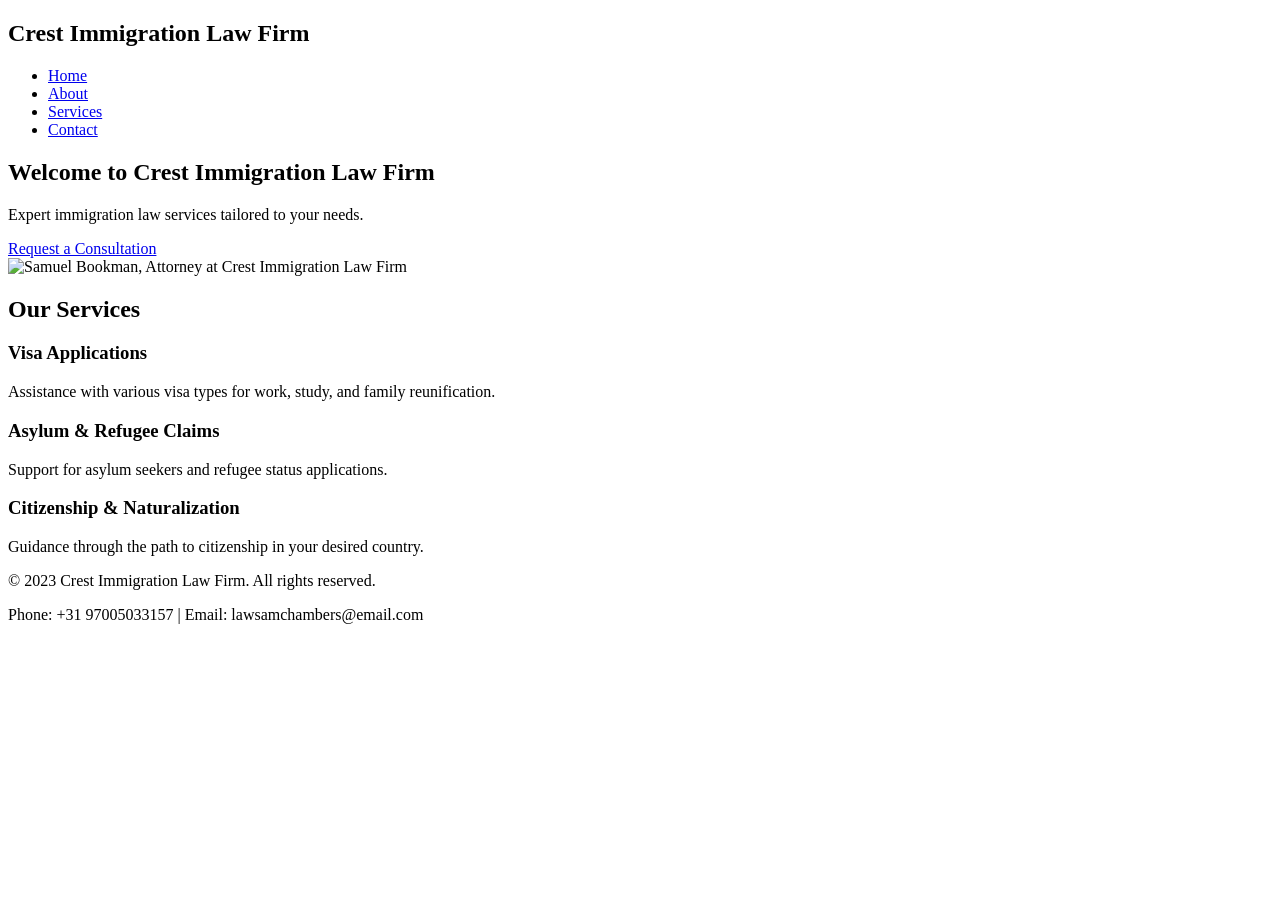
==== index.html @ 29f5964e "Create index.html for Crest Immigration Law Firm Home Page" ====
<!DOCTYPE html>
<html lang="en">
<head>
    <meta charset="UTF-8">
    <meta name="viewport" content="width=device-width, initial-scale=1.0">
    <title>Crest Immigration Law Firm - Home</title>
    <link rel="stylesheet" href="assets/css/style.css">
    <link href="https://fonts.googleapis.com/css2?family=Roboto:wght@300;400;700&display=swap" rel="stylesheet">
</head>
<body>
    <header>
        <nav>
            <div class="logo">
                <h1>Crest Immigration Law Firm</h1>
            </div>
            <ul class="nav-links">
                <li><a href="index.html">Home</a></li>
                <li><a href="about.html">About</a></li>
                <li><a href="services.html">Services</a></li>
                <li><a href="contact.html">Contact</a></li>
            </ul>
            <div class="burger">
                <div class="line1"></div>
                <div class="line2"></div>
                <div class="line3"></div>
            </div>
        </nav>
    </header>

    <section class="hero">
        <div class="hero-content">
            <h2>Welcome to Crest Immigration Law Firm</h2>
            <p>Expert immigration law services tailored to your needs.</p>
            <a href="contact.html" class="cta-button">Request a Consultation</a>
        </div>
        <div class="hero-image">
            <img src="https://via.placeholder.com/300x400?text=Samuel+Bookman" alt="Samuel Bookman, Attorney at Crest Immigration Law Firm">
        </div>
    </section>

    <section class="overview">
        <h2>Our Services</h2>
        <div class="services-grid">
            <div class="service-item">
                <h3>Visa Applications</h3>
                <p>Assistance with various visa types for work, study, and family reunification.</p>
            </div>
            <div class="service-item">
                <h3>Asylum & Refugee Claims</h3>
                <p>Support for asylum seekers and refugee status applications.</p>
            </div>
            <div class="service-item">
                <h3>Citizenship & Naturalization</h3>
                <p>Guidance through the path to citizenship in your desired country.</p>
            </div>
        </div>
    </section>

    <footer>
        <p>&copy; 2023 Crest Immigration Law Firm. All rights reserved.</p>
        <p>Phone: +31 97005033157 | Email: lawsamchambers@email.com</p>
    </footer>

    <script src="assets/js/script.js"></script>
</body>
</html>
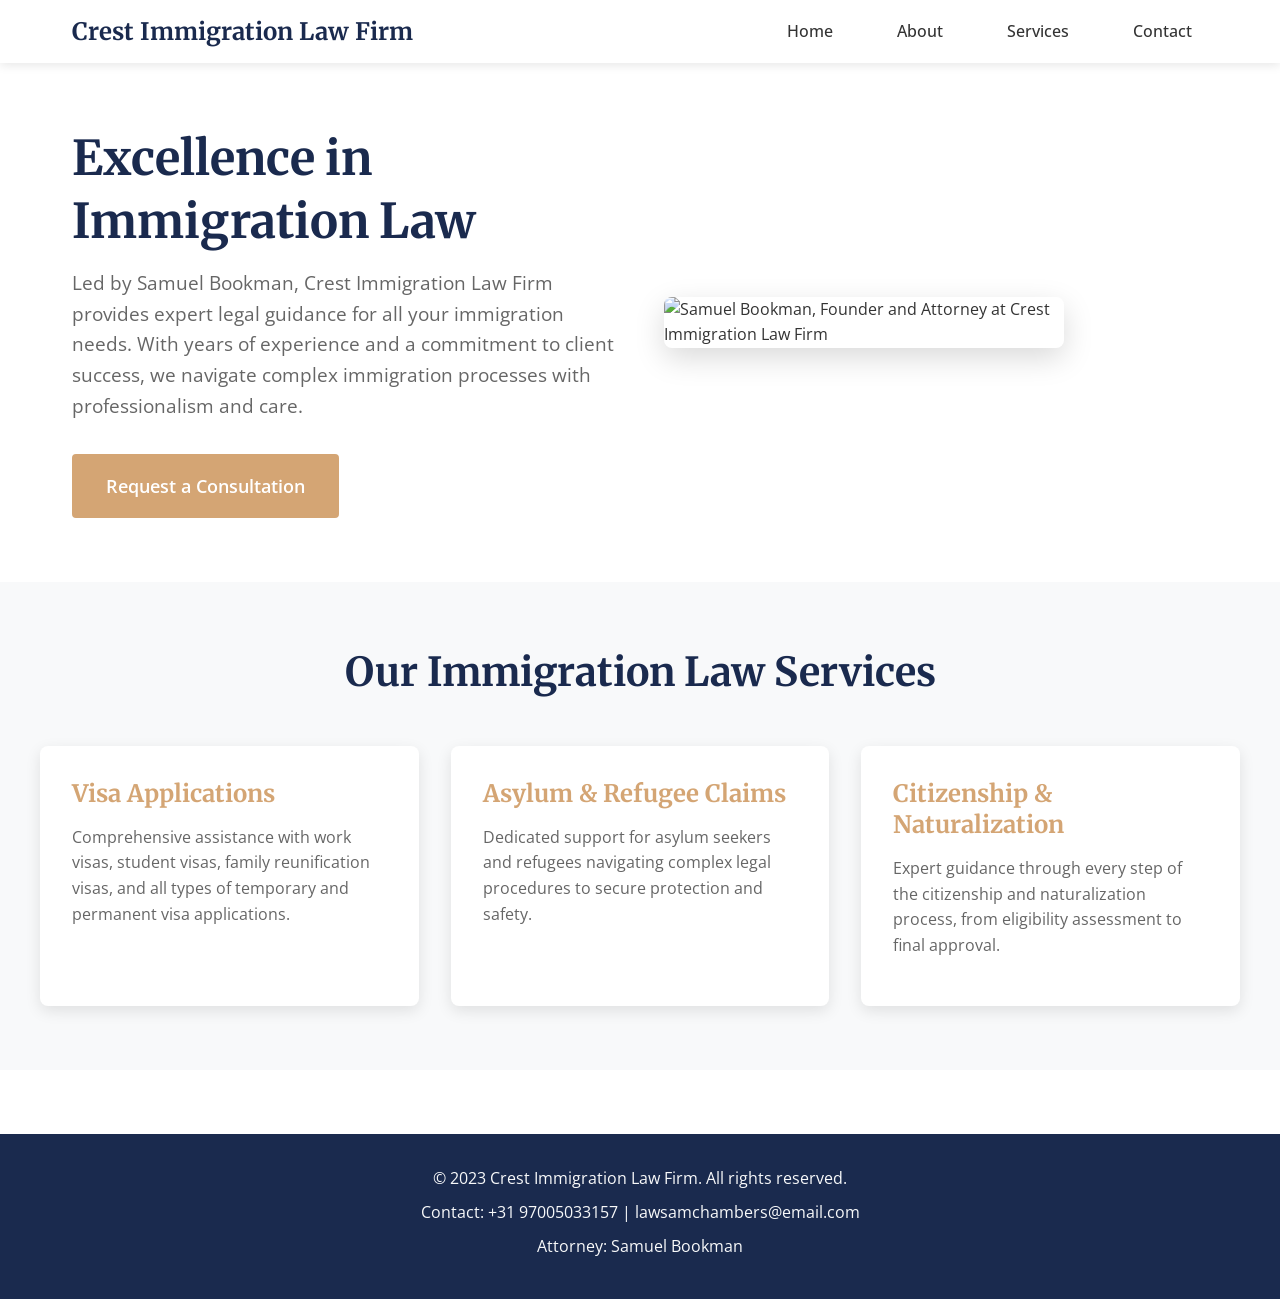
==== commit 0531d1fd: "Create complete law firm website structure with all pages and styling Co-authored-by: enstie <150168" ====
--- a/index.html
+++ b/index.html
@@ -4,8 +4,10 @@
     <meta charset="UTF-8">
     <meta name="viewport" content="width=device-width, initial-scale=1.0">
     <title>Crest Immigration Law Firm - Home</title>
+    <meta name="description" content="Expert immigration law services by Samuel Bookman at Crest Immigration Law Firm. Professional legal assistance for visas, asylum, and citizenship.">
     <link rel="stylesheet" href="assets/css/style.css">
-    <link href="https://fonts.googleapis.com/css2?family=Roboto:wght@300;400;700&display=swap" rel="stylesheet">
+    <!-- Google Fonts: Merriweather for headers, Open Sans for body -->
+    <link href="https://fonts.googleapis.com/css2?family=Merriweather:wght@300;400;700&family=Open+Sans:wght@300;400;600;700&display=swap" rel="stylesheet">
 </head>
 <body>
     <header>
@@ -29,36 +31,37 @@
 
     <section class="hero">
         <div class="hero-content">
-            <h2>Welcome to Crest Immigration Law Firm</h2>
-            <p>Expert immigration law services tailored to your needs.</p>
+            <h2>Excellence in Immigration Law</h2>
+            <p>Led by Samuel Bookman, Crest Immigration Law Firm provides expert legal guidance for all your immigration needs. With years of experience and a commitment to client success, we navigate complex immigration processes with professionalism and care.</p>
             <a href="contact.html" class="cta-button">Request a Consultation</a>
         </div>
         <div class="hero-image">
-            <img src="https://via.placeholder.com/300x400?text=Samuel+Bookman" alt="Samuel Bookman, Attorney at Crest Immigration Law Firm">
+            <img src="https://via.placeholder.com/400x500/1a2a4e/d4a574?text=Samuel+Bookman" alt="Samuel Bookman, Founder and Attorney at Crest Immigration Law Firm">
         </div>
     </section>
 
     <section class="overview">
-        <h2>Our Services</h2>
+        <h2>Our Immigration Law Services</h2>
         <div class="services-grid">
             <div class="service-item">
                 <h3>Visa Applications</h3>
-                <p>Assistance with various visa types for work, study, and family reunification.</p>
+                <p>Comprehensive assistance with work visas, student visas, family reunification visas, and all types of temporary and permanent visa applications.</p>
             </div>
             <div class="service-item">
                 <h3>Asylum & Refugee Claims</h3>
-                <p>Support for asylum seekers and refugee status applications.</p>
+                <p>Dedicated support for asylum seekers and refugees navigating complex legal procedures to secure protection and safety.</p>
             </div>
             <div class="service-item">
                 <h3>Citizenship & Naturalization</h3>
-                <p>Guidance through the path to citizenship in your desired country.</p>
+                <p>Expert guidance through every step of the citizenship and naturalization process, from eligibility assessment to final approval.</p>
             </div>
         </div>
     </section>
 
     <footer>
         <p>&copy; 2023 Crest Immigration Law Firm. All rights reserved.</p>
-        <p>Phone: +31 97005033157 | Email: lawsamchambers@email.com</p>
+        <p>Contact: +31 97005033157 | lawsamchambers@email.com</p>
+        <p>Attorney: Samuel Bookman</p>
     </footer>
 
     <script src="assets/js/script.js"></script>
--- a/assets/css/style.css
+++ b/assets/css/style.css
@@ -0,0 +1,581 @@
+/* 
+ * Crest Immigration Law Firm - Stylesheet
+ * Modern, professional design with navy blue and gold accents
+ */
+
+/* CSS Reset and Base Styles */
+* {
+    margin: 0;
+    padding: 0;
+    box-sizing: border-box;
+}
+
+:root {
+    /* Color Scheme */
+    --primary-navy: #1a2a4e;
+    --secondary-navy: #0f1c3a;
+    --gold-accent: #d4a574;
+    --light-gold: #e8c89f;
+    --white: #ffffff;
+    --light-gray: #f8f9fa;
+    --text-dark: #333333;
+    --text-light: #666666;
+    
+    /* Typography */
+    --font-header: 'Merriweather', serif;
+    --font-body: 'Open Sans', sans-serif;
+    
+    /* Spacing */
+    --spacing-xs: 0.5rem;
+    --spacing-sm: 1rem;
+    --spacing-md: 2rem;
+    --spacing-lg: 3rem;
+    --spacing-xl: 4rem;
+}
+
+/* Typography */
+body {
+    font-family: var(--font-body);
+    line-height: 1.6;
+    color: var(--text-dark);
+    background-color: var(--white);
+}
+
+h1, h2, h3, h4, h5, h6 {
+    font-family: var(--font-header);
+    color: var(--primary-navy);
+    margin-bottom: var(--spacing-sm);
+    line-height: 1.3;
+}
+
+h1 {
+    font-size: 2.5rem;
+}
+
+h2 {
+    font-size: 2rem;
+}
+
+h3 {
+    font-size: 1.5rem;
+}
+
+p {
+    margin-bottom: var(--spacing-sm);
+    color: var(--text-light);
+}
+
+a {
+    text-decoration: none;
+    color: inherit;
+    transition: all 0.3s ease;
+}
+
+/* Header and Navigation */
+header {
+    background-color: var(--white);
+    box-shadow: 0 2px 10px rgba(0, 0, 0, 0.1);
+    position: sticky;
+    top: 0;
+    z-index: 1000;
+}
+
+nav {
+    display: flex;
+    justify-content: space-between;
+    align-items: center;
+    padding: var(--spacing-sm) var(--spacing-md);
+    max-width: 1200px;
+    margin: 0 auto;
+}
+
+.logo h1 {
+    color: var(--primary-navy);
+    font-size: 1.5rem;
+    margin: 0;
+}
+
+.nav-links {
+    display: flex;
+    list-style: none;
+    gap: var(--spacing-md);
+}
+
+.nav-links a {
+    color: var(--text-dark);
+    font-weight: 500;
+    padding: var(--spacing-xs) var(--spacing-sm);
+    border-radius: 4px;
+    transition: all 0.3s ease;
+}
+
+.nav-links a:hover {
+    color: var(--gold-accent);
+    background-color: var(--light-gray);
+}
+
+/* Mobile Navigation */
+.burger {
+    display: none;
+    cursor: pointer;
+    flex-direction: column;
+    gap: 5px;
+}
+
+.burger div {
+    width: 25px;
+    height: 3px;
+    background-color: var(--primary-navy);
+    transition: all 0.3s ease;
+}
+
+/* Hero Section */
+.hero {
+    display: grid;
+    grid-template-columns: 1fr 1fr;
+    gap: var(--spacing-lg);
+    max-width: 1200px;
+    margin: 0 auto;
+    padding: var(--spacing-xl) var(--spacing-md);
+    align-items: center;
+}
+
+.hero-content h2 {
+    font-size: 3rem;
+    margin-bottom: var(--spacing-sm);
+    color: var(--primary-navy);
+}
+
+.hero-content p {
+    font-size: 1.2rem;
+    margin-bottom: var(--spacing-md);
+    color: var(--text-light);
+}
+
+.hero-image img {
+    width: 100%;
+    max-width: 400px;
+    height: auto;
+    border-radius: 8px;
+    box-shadow: 0 10px 30px rgba(0, 0, 0, 0.15);
+}
+
+/* Call-to-Action Buttons */
+.cta-button {
+    display: inline-block;
+    background-color: var(--gold-accent);
+    color: var(--white);
+    padding: var(--spacing-sm) var(--spacing-md);
+    border-radius: 4px;
+    font-weight: 600;
+    font-size: 1.1rem;
+    transition: all 0.3s ease;
+    border: 2px solid var(--gold-accent);
+}
+
+.cta-button:hover {
+    background-color: var(--primary-navy);
+    border-color: var(--primary-navy);
+    transform: translateY(-2px);
+    box-shadow: 0 5px 15px rgba(0, 0, 0, 0.2);
+}
+
+/* Overview/Services Grid Section */
+.overview {
+    background-color: var(--light-gray);
+    padding: var(--spacing-xl) var(--spacing-md);
+}
+
+.overview h2 {
+    text-align: center;
+    margin-bottom: var(--spacing-lg);
+    font-size: 2.5rem;
+}
+
+.services-grid {
+    display: grid;
+    grid-template-columns: repeat(auto-fit, minmax(300px, 1fr));
+    gap: var(--spacing-md);
+    max-width: 1200px;
+    margin: 0 auto;
+}
+
+.service-item {
+    background-color: var(--white);
+    padding: var(--spacing-md);
+    border-radius: 8px;
+    box-shadow: 0 5px 15px rgba(0, 0, 0, 0.1);
+    transition: all 0.3s ease;
+}
+
+.service-item:hover {
+    transform: translateY(-5px);
+    box-shadow: 0 10px 25px rgba(0, 0, 0, 0.15);
+}
+
+.service-item h3 {
+    color: var(--gold-accent);
+    margin-bottom: var(--spacing-sm);
+}
+
+/* About Page Styles */
+.about-section {
+    max-width: 1200px;
+    margin: 0 auto;
+    padding: var(--spacing-xl) var(--spacing-md);
+}
+
+.about-content {
+    display: grid;
+    grid-template-columns: 1fr 2fr;
+    gap: var(--spacing-lg);
+    margin-bottom: var(--spacing-lg);
+}
+
+.about-image img {
+    width: 100%;
+    max-width: 400px;
+    border-radius: 8px;
+    box-shadow: 0 10px 30px rgba(0, 0, 0, 0.15);
+}
+
+.about-text h2 {
+    margin-bottom: var(--spacing-sm);
+}
+
+.about-text h3 {
+    color: var(--gold-accent);
+    margin-top: var(--spacing-md);
+}
+
+.values-grid {
+    display: grid;
+    grid-template-columns: repeat(auto-fit, minmax(250px, 1fr));
+    gap: var(--spacing-md);
+    margin-top: var(--spacing-lg);
+}
+
+.value-item {
+    background-color: var(--light-gray);
+    padding: var(--spacing-md);
+    border-radius: 8px;
+    border-left: 4px solid var(--gold-accent);
+}
+
+.value-item h3 {
+    color: var(--primary-navy);
+    font-size: 1.3rem;
+}
+
+/* Services Page Styles */
+.services-section {
+    max-width: 1200px;
+    margin: 0 auto;
+    padding: var(--spacing-xl) var(--spacing-md);
+}
+
+.services-section h2 {
+    text-align: center;
+    margin-bottom: var(--spacing-sm);
+    font-size: 2.5rem;
+}
+
+.services-intro {
+    text-align: center;
+    max-width: 800px;
+    margin: 0 auto var(--spacing-lg);
+    font-size: 1.1rem;
+}
+
+.service-detail {
+    background-color: var(--white);
+    padding: var(--spacing-md);
+    margin-bottom: var(--spacing-md);
+    border-radius: 8px;
+    box-shadow: 0 5px 15px rgba(0, 0, 0, 0.1);
+    border-left: 5px solid var(--gold-accent);
+}
+
+.service-detail h3 {
+    color: var(--primary-navy);
+    margin-bottom: var(--spacing-sm);
+}
+
+.service-detail ul {
+    margin-left: var(--spacing-md);
+    margin-bottom: var(--spacing-sm);
+}
+
+.service-detail li {
+    margin-bottom: var(--spacing-xs);
+    color: var(--text-light);
+}
+
+.services-cta {
+    text-align: center;
+    background-color: var(--primary-navy);
+    color: var(--white);
+    padding: var(--spacing-lg);
+    border-radius: 8px;
+    margin-top: var(--spacing-lg);
+}
+
+.services-cta h3 {
+    color: var(--white);
+    margin-bottom: var(--spacing-sm);
+}
+
+.services-cta p {
+    color: var(--light-gray);
+    margin-bottom: var(--spacing-md);
+    font-size: 1.1rem;
+}
+
+/* Contact Page Styles */
+.contact-section {
+    max-width: 1200px;
+    margin: 0 auto;
+    padding: var(--spacing-xl) var(--spacing-md);
+}
+
+.contact-section h2 {
+    text-align: center;
+    margin-bottom: var(--spacing-lg);
+    font-size: 2.5rem;
+}
+
+.contact-container {
+    display: grid;
+    grid-template-columns: 1fr 1fr;
+    gap: var(--spacing-lg);
+}
+
+.contact-info {
+    background-color: var(--light-gray);
+    padding: var(--spacing-md);
+    border-radius: 8px;
+}
+
+.contact-info h3 {
+    margin-bottom: var(--spacing-md);
+}
+
+.contact-detail {
+    display: flex;
+    align-items: center;
+    gap: var(--spacing-sm);
+    margin-bottom: var(--spacing-md);
+    padding: var(--spacing-sm);
+    background-color: var(--white);
+    border-radius: 4px;
+}
+
+.contact-detail strong {
+    color: var(--primary-navy);
+    min-width: 80px;
+}
+
+/* Contact Form */
+.contact-form {
+    background-color: var(--white);
+    padding: var(--spacing-md);
+    border-radius: 8px;
+    box-shadow: 0 5px 15px rgba(0, 0, 0, 0.1);
+}
+
+.form-group {
+    margin-bottom: var(--spacing-md);
+}
+
+.form-group label {
+    display: block;
+    margin-bottom: var(--spacing-xs);
+    color: var(--primary-navy);
+    font-weight: 600;
+}
+
+.form-group input,
+.form-group textarea {
+    width: 100%;
+    padding: var(--spacing-sm);
+    border: 2px solid var(--light-gray);
+    border-radius: 4px;
+    font-family: var(--font-body);
+    font-size: 1rem;
+    transition: border-color 0.3s ease;
+}
+
+.form-group input:focus,
+.form-group textarea:focus {
+    outline: none;
+    border-color: var(--gold-accent);
+}
+
+.form-group textarea {
+    min-height: 150px;
+    resize: vertical;
+}
+
+.submit-button {
+    width: 100%;
+    background-color: var(--gold-accent);
+    color: var(--white);
+    padding: var(--spacing-sm);
+    border: none;
+    border-radius: 4px;
+    font-size: 1.1rem;
+    font-weight: 600;
+    cursor: pointer;
+    transition: all 0.3s ease;
+}
+
+.submit-button:hover {
+    background-color: var(--primary-navy);
+    transform: translateY(-2px);
+    box-shadow: 0 5px 15px rgba(0, 0, 0, 0.2);
+}
+
+/* Map Container */
+.map-container {
+    margin-top: var(--spacing-lg);
+    border-radius: 8px;
+    overflow: hidden;
+    box-shadow: 0 5px 15px rgba(0, 0, 0, 0.1);
+}
+
+.map-placeholder {
+    width: 100%;
+    height: 400px;
+    background-color: var(--light-gray);
+    display: flex;
+    align-items: center;
+    justify-content: center;
+    color: var(--text-light);
+    font-size: 1.2rem;
+}
+
+/* Footer */
+footer {
+    background-color: var(--primary-navy);
+    color: var(--white);
+    text-align: center;
+    padding: var(--spacing-md);
+    margin-top: var(--spacing-xl);
+}
+
+footer p {
+    color: var(--light-gray);
+    margin-bottom: var(--spacing-xs);
+}
+
+/* Responsive Design - Tablet */
+@media screen and (max-width: 768px) {
+    /* Hero Section */
+    .hero {
+        grid-template-columns: 1fr;
+        padding: var(--spacing-md);
+    }
+    
+    .hero-content h2 {
+        font-size: 2rem;
+    }
+    
+    .hero-image {
+        text-align: center;
+    }
+    
+    /* About Section */
+    .about-content {
+        grid-template-columns: 1fr;
+    }
+    
+    .about-image {
+        text-align: center;
+    }
+    
+    /* Contact Section */
+    .contact-container {
+        grid-template-columns: 1fr;
+    }
+    
+    /* Services Grid */
+    .services-grid {
+        grid-template-columns: 1fr;
+    }
+    
+    h1 {
+        font-size: 2rem;
+    }
+    
+    h2 {
+        font-size: 1.75rem;
+    }
+}
+
+/* Responsive Design - Mobile */
+@media screen and (max-width: 480px) {
+    /* Navigation */
+    .nav-links {
+        position: fixed;
+        right: -100%;
+        top: 70px;
+        flex-direction: column;
+        background-color: var(--white);
+        width: 100%;
+        text-align: center;
+        transition: right 0.3s ease;
+        box-shadow: 0 10px 27px rgba(0, 0, 0, 0.1);
+        padding: var(--spacing-md) 0;
+    }
+    
+    .nav-links.active {
+        right: 0;
+    }
+    
+    .burger {
+        display: flex;
+    }
+    
+    /* Hero Section */
+    .hero-content h2 {
+        font-size: 1.75rem;
+    }
+    
+    .hero-content p {
+        font-size: 1rem;
+    }
+    
+    /* Typography */
+    h1 {
+        font-size: 1.75rem;
+    }
+    
+    h2 {
+        font-size: 1.5rem;
+    }
+    
+    h3 {
+        font-size: 1.25rem;
+    }
+    
+    /* Spacing adjustments */
+    .overview,
+    .about-section,
+    .services-section,
+    .contact-section {
+        padding: var(--spacing-md) var(--spacing-sm);
+    }
+}
+
+/* Animation for burger menu */
+.toggle .line1 {
+    transform: rotate(-45deg) translate(-5px, 6px);
+}
+
+.toggle .line2 {
+    opacity: 0;
+}
+
+.toggle .line3 {
+    transform: rotate(45deg) translate(-5px, -6px);
+}
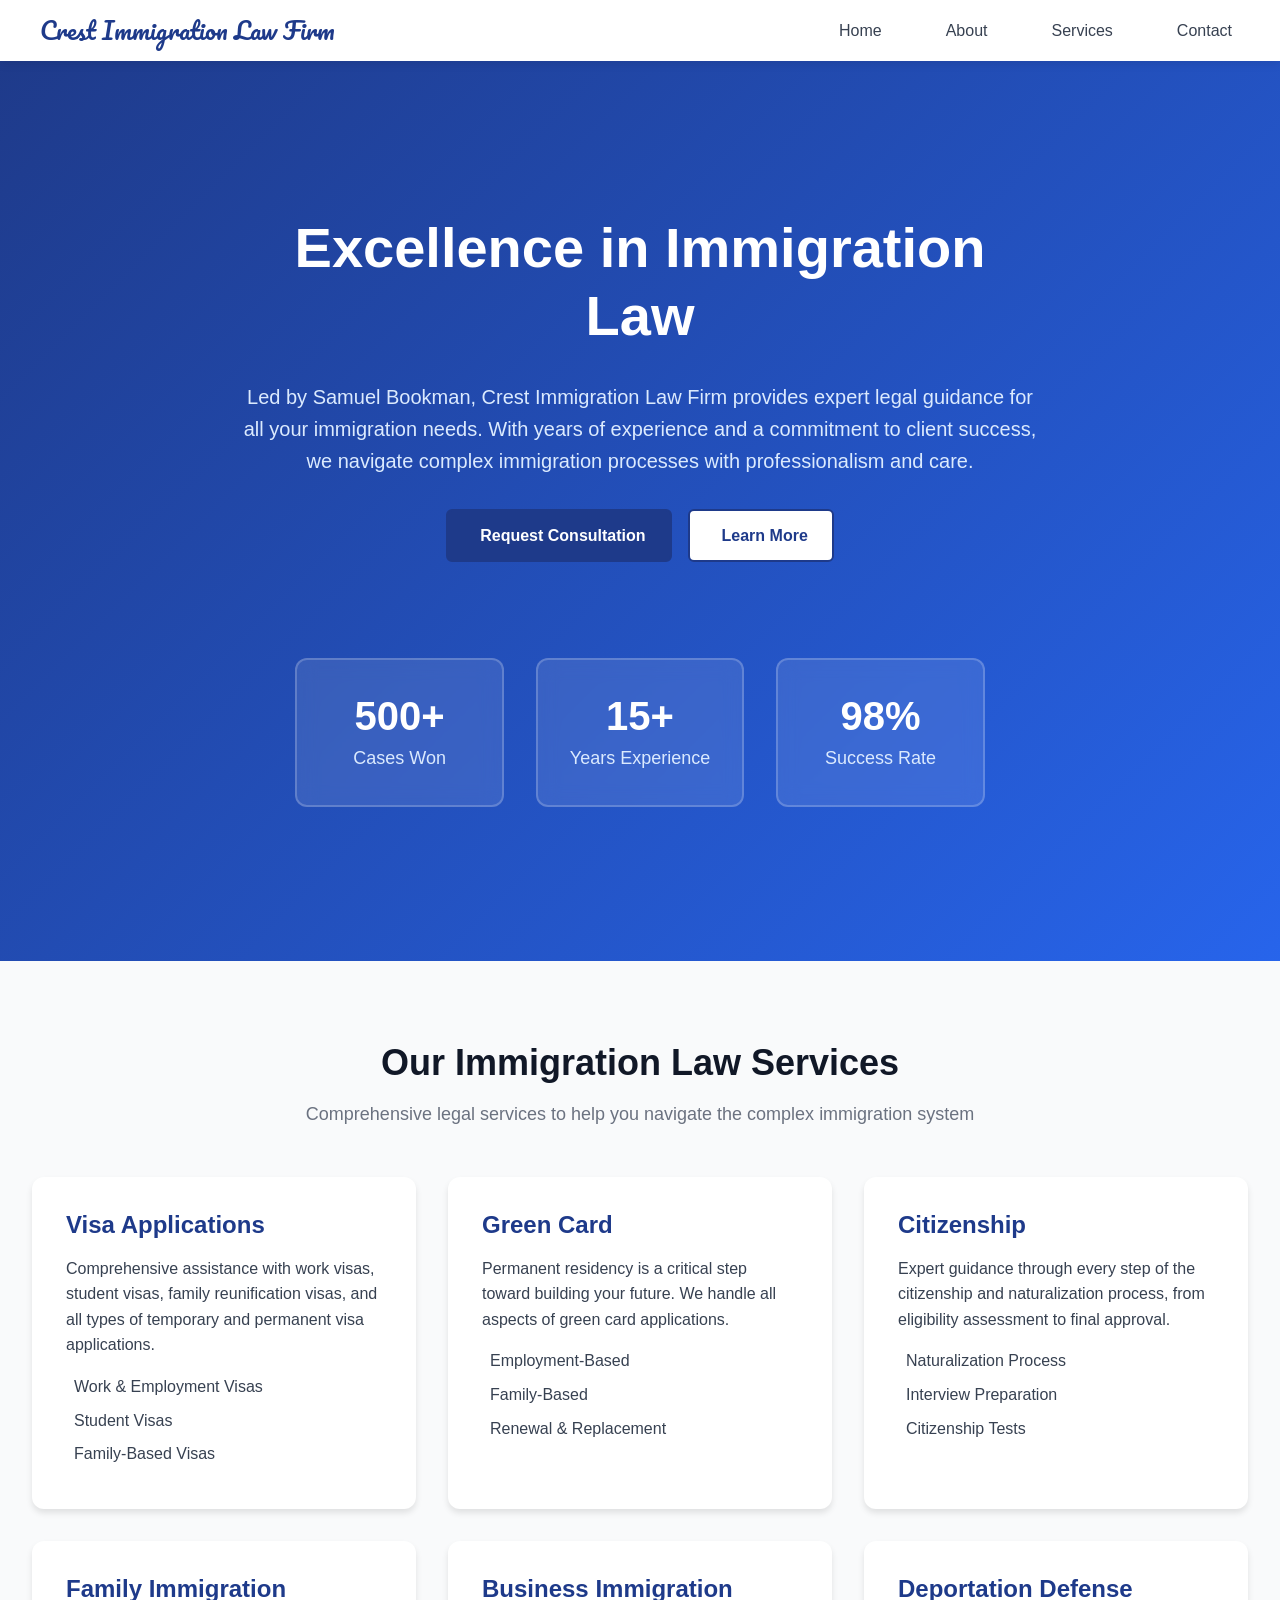
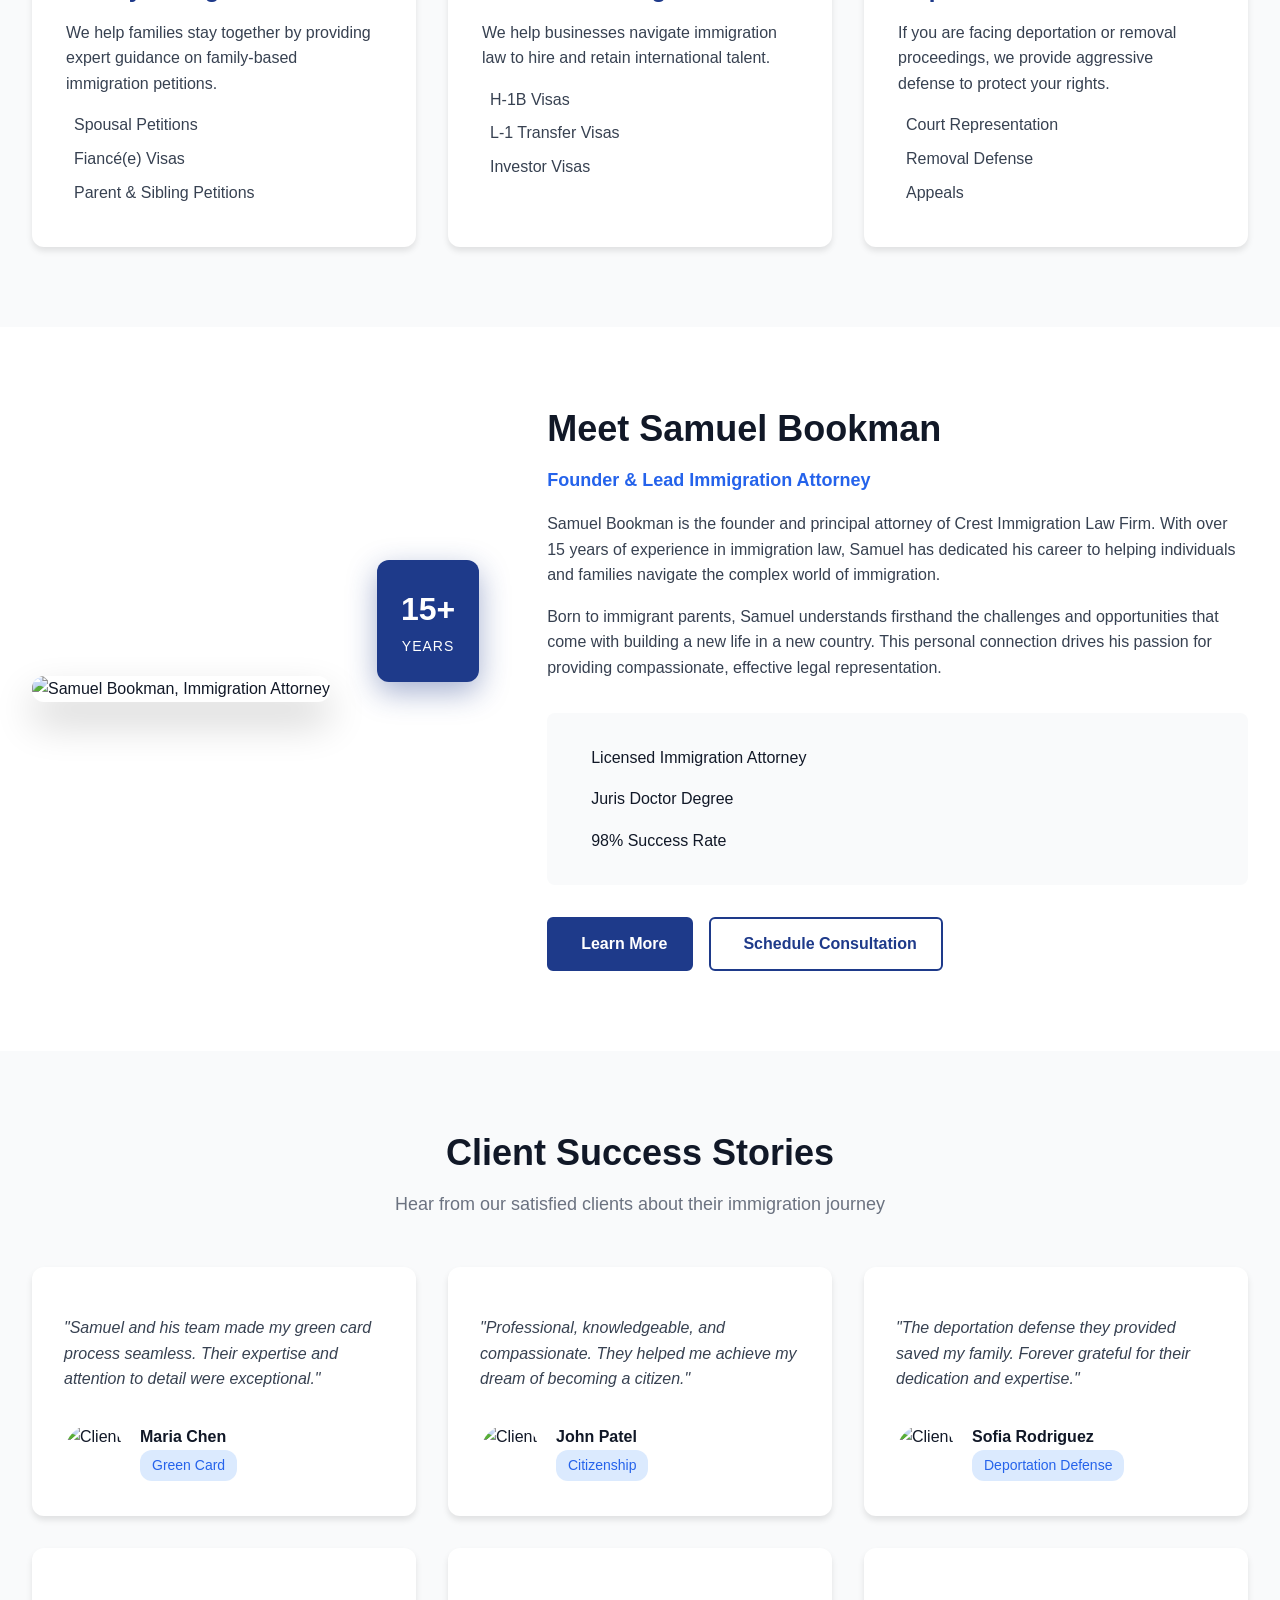
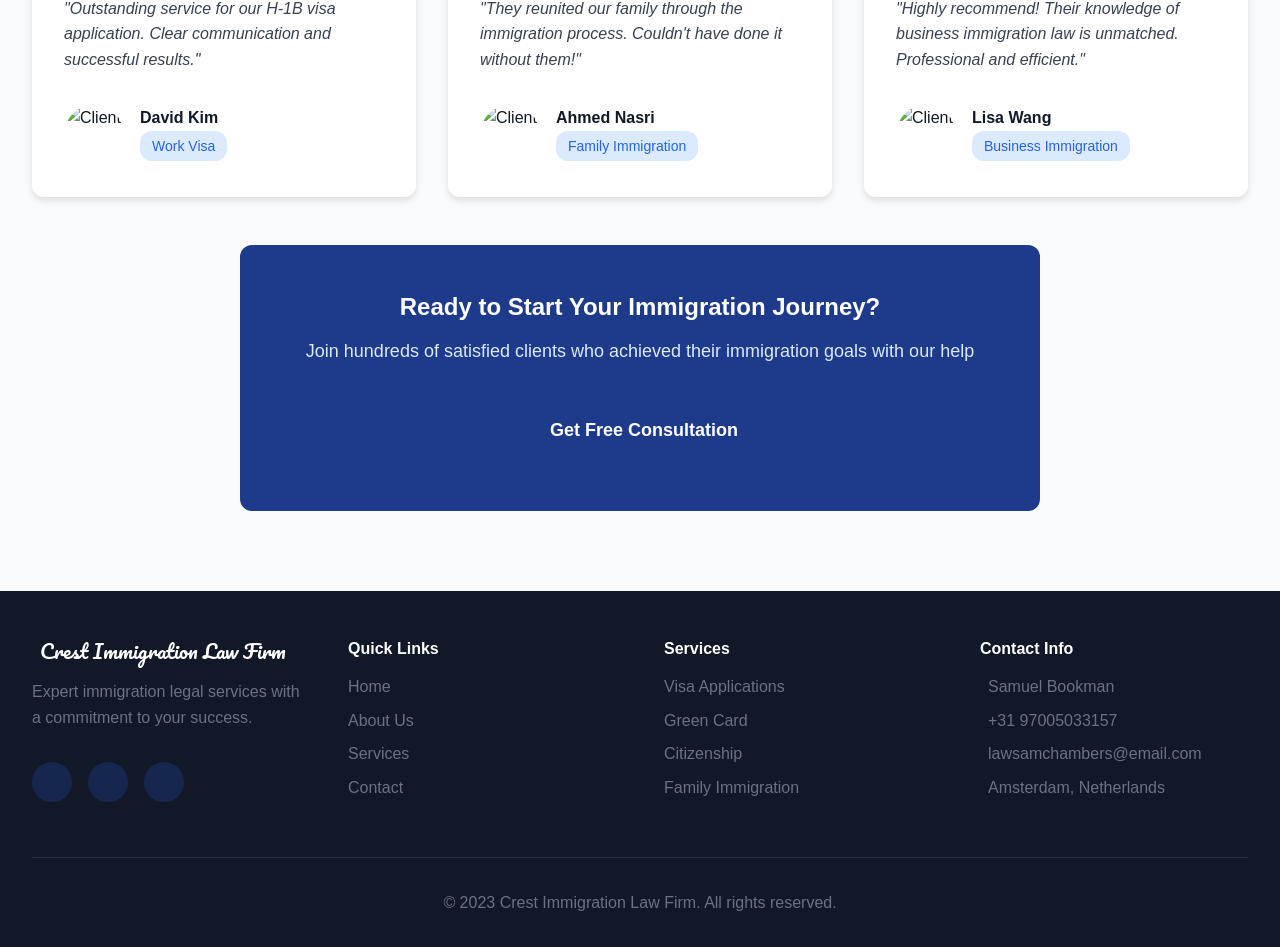
==== commit 6c3eeca7: "Completely redesign website with blue color palette and enhanced features Co-authored-by: enstie <15" ====
--- a/index.html
+++ b/index.html
@@ -3,16 +3,29 @@
 <head>
     <meta charset="UTF-8">
     <meta name="viewport" content="width=device-width, initial-scale=1.0">
-    <title>Crest Immigration Law Firm - Home</title>
-    <meta name="description" content="Expert immigration law services by Samuel Bookman at Crest Immigration Law Firm. Professional legal assistance for visas, asylum, and citizenship.">
+    
+    <!-- SEO Meta Tags -->
+    <title>Crest Immigration Law Firm - Expert Immigration Legal Services | Samuel Bookman</title>
+    <meta name="description" content="Expert immigration law services in Amsterdam with 15+ years experience. Visa applications, green cards, citizenship, family immigration, business immigration, deportation defense. 98% success rate. Free consultation.">
+    <meta name="keywords" content="immigration lawyer, visa application, green card, citizenship, Amsterdam immigration attorney, deportation defense">
+    
+    <!-- Geographic SEO Tags -->
+    <meta name="geo.region" content="NL-NH">
+    <meta name="geo.placename" content="Amsterdam">
+    <meta name="geo.position" content="52.3676;4.9041">
+    
+    <!-- External Resources -->
     <link rel="stylesheet" href="assets/css/style.css">
-    <!-- Google Fonts: Merriweather for headers, Open Sans for body -->
-    <link href="https://fonts.googleapis.com/css2?family=Merriweather:wght@300;400;700&family=Open+Sans:wght@300;400;600;700&display=swap" rel="stylesheet">
+    <!-- Google Fonts: Pacifico for logo -->
+    <link href="https://fonts.googleapis.com/css2?family=Pacifico&display=swap" rel="stylesheet">
+    <!-- Remix Icons -->
+    <link href="https://cdn.jsdelivr.net/npm/remixicon@3.5.0/fonts/remixicon.css" rel="stylesheet">
 </head>
 <body>
     <header>
         <nav>
             <div class="logo">
+                <i class="ri-scales-3-line"></i>
                 <h1>Crest Immigration Law Firm</h1>
             </div>
             <ul class="nav-links">
@@ -29,39 +42,344 @@
         </nav>
     </header>
 
+    <!-- Hero Section -->
     <section class="hero">
+        <div class="hero-overlay"></div>
         <div class="hero-content">
             <h2>Excellence in Immigration Law</h2>
             <p>Led by Samuel Bookman, Crest Immigration Law Firm provides expert legal guidance for all your immigration needs. With years of experience and a commitment to client success, we navigate complex immigration processes with professionalism and care.</p>
-            <a href="contact.html" class="cta-button">Request a Consultation</a>
-        </div>
-        <div class="hero-image">
-            <img src="https://via.placeholder.com/400x500/1a2a4e/d4a574?text=Samuel+Bookman" alt="Samuel Bookman, Founder and Attorney at Crest Immigration Law Firm">
+            <div class="hero-buttons">
+                <a href="contact.html" class="btn btn-primary">
+                    <i class="ri-phone-line"></i> Request Consultation
+                </a>
+                <a href="about.html" class="btn btn-secondary">
+                    <i class="ri-information-line"></i> Learn More
+                </a>
+            </div>
+        </div>
+        
+        <!-- Statistics Cards -->
+        <div class="stats-container">
+            <div class="stat-card">
+                <i class="ri-briefcase-line"></i>
+                <h3>500+</h3>
+                <p>Cases Won</p>
+            </div>
+            <div class="stat-card">
+                <i class="ri-calendar-line"></i>
+                <h3>15+</h3>
+                <p>Years Experience</p>
+            </div>
+            <div class="stat-card">
+                <i class="ri-trophy-line"></i>
+                <h3>98%</h3>
+                <p>Success Rate</p>
+            </div>
         </div>
     </section>
 
-    <section class="overview">
+    <!-- Services Section -->
+    <section class="services-section">
         <h2>Our Immigration Law Services</h2>
+        <p class="section-intro">Comprehensive legal services to help you navigate the complex immigration system</p>
+        
         <div class="services-grid">
-            <div class="service-item">
+            <div class="service-card">
+                <i class="ri-passport-line"></i>
                 <h3>Visa Applications</h3>
                 <p>Comprehensive assistance with work visas, student visas, family reunification visas, and all types of temporary and permanent visa applications.</p>
-            </div>
-            <div class="service-item">
-                <h3>Asylum & Refugee Claims</h3>
-                <p>Dedicated support for asylum seekers and refugees navigating complex legal procedures to secure protection and safety.</p>
-            </div>
-            <div class="service-item">
-                <h3>Citizenship & Naturalization</h3>
+                <ul class="service-features">
+                    <li><i class="ri-check-line"></i> Work & Employment Visas</li>
+                    <li><i class="ri-check-line"></i> Student Visas</li>
+                    <li><i class="ri-check-line"></i> Family-Based Visas</li>
+                </ul>
+            </div>
+            
+            <div class="service-card">
+                <i class="ri-shield-check-line"></i>
+                <h3>Green Card</h3>
+                <p>Permanent residency is a critical step toward building your future. We handle all aspects of green card applications.</p>
+                <ul class="service-features">
+                    <li><i class="ri-check-line"></i> Employment-Based</li>
+                    <li><i class="ri-check-line"></i> Family-Based</li>
+                    <li><i class="ri-check-line"></i> Renewal & Replacement</li>
+                </ul>
+            </div>
+            
+            <div class="service-card">
+                <i class="ri-flag-line"></i>
+                <h3>Citizenship</h3>
                 <p>Expert guidance through every step of the citizenship and naturalization process, from eligibility assessment to final approval.</p>
+                <ul class="service-features">
+                    <li><i class="ri-check-line"></i> Naturalization Process</li>
+                    <li><i class="ri-check-line"></i> Interview Preparation</li>
+                    <li><i class="ri-check-line"></i> Citizenship Tests</li>
+                </ul>
+            </div>
+            
+            <div class="service-card">
+                <i class="ri-home-heart-line"></i>
+                <h3>Family Immigration</h3>
+                <p>We help families stay together by providing expert guidance on family-based immigration petitions.</p>
+                <ul class="service-features">
+                    <li><i class="ri-check-line"></i> Spousal Petitions</li>
+                    <li><i class="ri-check-line"></i> Fiancé(e) Visas</li>
+                    <li><i class="ri-check-line"></i> Parent & Sibling Petitions</li>
+                </ul>
+            </div>
+            
+            <div class="service-card">
+                <i class="ri-building-line"></i>
+                <h3>Business Immigration</h3>
+                <p>We help businesses navigate immigration law to hire and retain international talent.</p>
+                <ul class="service-features">
+                    <li><i class="ri-check-line"></i> H-1B Visas</li>
+                    <li><i class="ri-check-line"></i> L-1 Transfer Visas</li>
+                    <li><i class="ri-check-line"></i> Investor Visas</li>
+                </ul>
+            </div>
+            
+            <div class="service-card">
+                <i class="ri-user-shield-line"></i>
+                <h3>Deportation Defense</h3>
+                <p>If you are facing deportation or removal proceedings, we provide aggressive defense to protect your rights.</p>
+                <ul class="service-features">
+                    <li><i class="ri-check-line"></i> Court Representation</li>
+                    <li><i class="ri-check-line"></i> Removal Defense</li>
+                    <li><i class="ri-check-line"></i> Appeals</li>
+                </ul>
             </div>
         </div>
     </section>
 
+    <!-- Attorney Section -->
+    <section class="attorney-section">
+        <div class="attorney-content">
+            <div class="attorney-image">
+                <img src="https://via.placeholder.com/500x600/1e3a8a/ffffff?text=Samuel+Bookman" alt="Samuel Bookman, Immigration Attorney">
+                <div class="experience-badge">
+                    <span class="badge-number">15+</span>
+                    <span class="badge-text">Years</span>
+                </div>
+            </div>
+            <div class="attorney-text">
+                <h2>Meet Samuel Bookman</h2>
+                <p class="attorney-title">Founder & Lead Immigration Attorney</p>
+                <p>Samuel Bookman is the founder and principal attorney of Crest Immigration Law Firm. With over 15 years of experience in immigration law, Samuel has dedicated his career to helping individuals and families navigate the complex world of immigration.</p>
+                <p>Born to immigrant parents, Samuel understands firsthand the challenges and opportunities that come with building a new life in a new country. This personal connection drives his passion for providing compassionate, effective legal representation.</p>
+                
+                <div class="attorney-credentials">
+                    <div class="credential">
+                        <i class="ri-medal-line"></i>
+                        <span>Licensed Immigration Attorney</span>
+                    </div>
+                    <div class="credential">
+                        <i class="ri-graduation-cap-line"></i>
+                        <span>Juris Doctor Degree</span>
+                    </div>
+                    <div class="credential">
+                        <i class="ri-award-line"></i>
+                        <span>98% Success Rate</span>
+                    </div>
+                </div>
+                
+                <div class="attorney-buttons">
+                    <a href="about.html" class="btn btn-primary">
+                        <i class="ri-user-line"></i> Learn More
+                    </a>
+                    <a href="contact.html" class="btn btn-outline">
+                        <i class="ri-calendar-line"></i> Schedule Consultation
+                    </a>
+                </div>
+            </div>
+        </div>
+    </section>
+
+    <!-- Testimonials Section -->
+    <section class="testimonials-section">
+        <h2>Client Success Stories</h2>
+        <p class="section-intro">Hear from our satisfied clients about their immigration journey</p>
+        
+        <div class="testimonials-grid">
+            <div class="testimonial-card">
+                <div class="rating">
+                    <i class="ri-star-fill"></i>
+                    <i class="ri-star-fill"></i>
+                    <i class="ri-star-fill"></i>
+                    <i class="ri-star-fill"></i>
+                    <i class="ri-star-fill"></i>
+                </div>
+                <p>"Samuel and his team made my green card process seamless. Their expertise and attention to detail were exceptional."</p>
+                <div class="client-info">
+                    <img src="https://via.placeholder.com/60x60/2563eb/ffffff?text=MC" alt="Client">
+                    <div>
+                        <h4>Maria Chen</h4>
+                        <span class="case-type">Green Card</span>
+                    </div>
+                </div>
+            </div>
+            
+            <div class="testimonial-card">
+                <div class="rating">
+                    <i class="ri-star-fill"></i>
+                    <i class="ri-star-fill"></i>
+                    <i class="ri-star-fill"></i>
+                    <i class="ri-star-fill"></i>
+                    <i class="ri-star-fill"></i>
+                </div>
+                <p>"Professional, knowledgeable, and compassionate. They helped me achieve my dream of becoming a citizen."</p>
+                <div class="client-info">
+                    <img src="https://via.placeholder.com/60x60/2563eb/ffffff?text=JP" alt="Client">
+                    <div>
+                        <h4>John Patel</h4>
+                        <span class="case-type">Citizenship</span>
+                    </div>
+                </div>
+            </div>
+            
+            <div class="testimonial-card">
+                <div class="rating">
+                    <i class="ri-star-fill"></i>
+                    <i class="ri-star-fill"></i>
+                    <i class="ri-star-fill"></i>
+                    <i class="ri-star-fill"></i>
+                    <i class="ri-star-fill"></i>
+                </div>
+                <p>"The deportation defense they provided saved my family. Forever grateful for their dedication and expertise."</p>
+                <div class="client-info">
+                    <img src="https://via.placeholder.com/60x60/2563eb/ffffff?text=SR" alt="Client">
+                    <div>
+                        <h4>Sofia Rodriguez</h4>
+                        <span class="case-type">Deportation Defense</span>
+                    </div>
+                </div>
+            </div>
+            
+            <div class="testimonial-card">
+                <div class="rating">
+                    <i class="ri-star-fill"></i>
+                    <i class="ri-star-fill"></i>
+                    <i class="ri-star-fill"></i>
+                    <i class="ri-star-fill"></i>
+                    <i class="ri-star-fill"></i>
+                </div>
+                <p>"Outstanding service for our H-1B visa application. Clear communication and successful results."</p>
+                <div class="client-info">
+                    <img src="https://via.placeholder.com/60x60/2563eb/ffffff?text=DK" alt="Client">
+                    <div>
+                        <h4>David Kim</h4>
+                        <span class="case-type">Work Visa</span>
+                    </div>
+                </div>
+            </div>
+            
+            <div class="testimonial-card">
+                <div class="rating">
+                    <i class="ri-star-fill"></i>
+                    <i class="ri-star-fill"></i>
+                    <i class="ri-star-fill"></i>
+                    <i class="ri-star-fill"></i>
+                    <i class="ri-star-fill"></i>
+                </div>
+                <p>"They reunited our family through the immigration process. Couldn't have done it without them!"</p>
+                <div class="client-info">
+                    <img src="https://via.placeholder.com/60x60/2563eb/ffffff?text=AN" alt="Client">
+                    <div>
+                        <h4>Ahmed Nasri</h4>
+                        <span class="case-type">Family Immigration</span>
+                    </div>
+                </div>
+            </div>
+            
+            <div class="testimonial-card">
+                <div class="rating">
+                    <i class="ri-star-fill"></i>
+                    <i class="ri-star-fill"></i>
+                    <i class="ri-star-fill"></i>
+                    <i class="ri-star-fill"></i>
+                    <i class="ri-star-fill"></i>
+                </div>
+                <p>"Highly recommend! Their knowledge of business immigration law is unmatched. Professional and efficient."</p>
+                <div class="client-info">
+                    <img src="https://via.placeholder.com/60x60/2563eb/ffffff?text=LW" alt="Client">
+                    <div>
+                        <h4>Lisa Wang</h4>
+                        <span class="case-type">Business Immigration</span>
+                    </div>
+                </div>
+            </div>
+        </div>
+        
+        <div class="testimonials-cta">
+            <h3>Ready to Start Your Immigration Journey?</h3>
+            <p>Join hundreds of satisfied clients who achieved their immigration goals with our help</p>
+            <a href="contact.html" class="btn btn-primary btn-lg">
+                <i class="ri-phone-line"></i> Get Free Consultation
+            </a>
+        </div>
+    </section>
+
     <footer>
-        <p>&copy; 2023 Crest Immigration Law Firm. All rights reserved.</p>
-        <p>Contact: +31 97005033157 | lawsamchambers@email.com</p>
-        <p>Attorney: Samuel Bookman</p>
+        <div class="footer-content">
+            <div class="footer-column">
+                <div class="footer-logo">
+                    <i class="ri-scales-3-line"></i>
+                    <h3>Crest Immigration Law Firm</h3>
+                </div>
+                <p>Expert immigration legal services with a commitment to your success.</p>
+                <div class="social-links">
+                    <a href="#" aria-label="Facebook"><i class="ri-facebook-fill"></i></a>
+                    <a href="#" aria-label="Twitter"><i class="ri-twitter-fill"></i></a>
+                    <a href="#" aria-label="LinkedIn"><i class="ri-linkedin-fill"></i></a>
+                </div>
+            </div>
+            
+            <div class="footer-column">
+                <h4>Quick Links</h4>
+                <ul>
+                    <li><a href="index.html">Home</a></li>
+                    <li><a href="about.html">About Us</a></li>
+                    <li><a href="services.html">Services</a></li>
+                    <li><a href="contact.html">Contact</a></li>
+                </ul>
+            </div>
+            
+            <div class="footer-column">
+                <h4>Services</h4>
+                <ul>
+                    <li><a href="services.html#visa">Visa Applications</a></li>
+                    <li><a href="services.html#green-card">Green Card</a></li>
+                    <li><a href="services.html#citizenship">Citizenship</a></li>
+                    <li><a href="services.html#family">Family Immigration</a></li>
+                </ul>
+            </div>
+            
+            <div class="footer-column">
+                <h4>Contact Info</h4>
+                <ul class="contact-info">
+                    <li>
+                        <i class="ri-user-line"></i>
+                        <span>Samuel Bookman</span>
+                    </li>
+                    <li>
+                        <i class="ri-phone-line"></i>
+                        <span>+31 97005033157</span>
+                    </li>
+                    <li>
+                        <i class="ri-mail-line"></i>
+                        <span>lawsamchambers@email.com</span>
+                    </li>
+                    <li>
+                        <i class="ri-map-pin-line"></i>
+                        <span>Amsterdam, Netherlands</span>
+                    </li>
+                </ul>
+            </div>
+        </div>
+        
+        <div class="footer-bottom">
+            <p>&copy; 2023 Crest Immigration Law Firm. All rights reserved.</p>
+        </div>
     </footer>
 
     <script src="assets/js/script.js"></script>
--- a/assets/css/style.css
+++ b/assets/css/style.css
@@ -1,6 +1,6 @@
 /* 
- * Crest Immigration Law Firm - Stylesheet
- * Modern, professional design with navy blue and gold accents
+ * Crest Immigration Law Firm - Modern Design System
+ * Blue color palette with professional styling
  */
 
 /* CSS Reset and Base Styles */
@@ -11,41 +11,44 @@
 }
 
 :root {
-    /* Color Scheme */
-    --primary-navy: #1a2a4e;
-    --secondary-navy: #0f1c3a;
-    --gold-accent: #d4a574;
-    --light-gold: #e8c89f;
+    /* Color Palette - Blues and Grays */
+    --blue-900: #1e3a8a;
+    --blue-600: #2563eb;
+    --blue-100: #dbeafe;
     --white: #ffffff;
-    --light-gray: #f8f9fa;
-    --text-dark: #333333;
-    --text-light: #666666;
+    --gray-50: #f9fafb;
+    --gray-900: #111827;
+    --gray-700: #374151;
+    --gray-500: #6b7280;
     
     /* Typography */
-    --font-header: 'Merriweather', serif;
-    --font-body: 'Open Sans', sans-serif;
+    --font-logo: 'Pacifico', cursive;
+    --font-body: -apple-system, BlinkMacSystemFont, 'Segoe UI', Roboto, 'Helvetica Neue', Arial, sans-serif;
     
     /* Spacing */
     --spacing-xs: 0.5rem;
     --spacing-sm: 1rem;
     --spacing-md: 2rem;
     --spacing-lg: 3rem;
-    --spacing-xl: 4rem;
+    --spacing-xl: 5rem;
+    
+    /* Container */
+    --container-max: 1280px;
 }
 
 /* Typography */
 body {
     font-family: var(--font-body);
     line-height: 1.6;
-    color: var(--text-dark);
-    background-color: var(--white);
+    color: var(--gray-900);
+    background-color: var(--white);
+    overflow-x: hidden;
 }
 
 h1, h2, h3, h4, h5, h6 {
-    font-family: var(--font-header);
-    color: var(--primary-navy);
-    margin-bottom: var(--spacing-sm);
-    line-height: 1.3;
+    font-weight: 700;
+    color: var(--gray-900);
+    line-height: 1.2;
 }
 
 h1 {
@@ -53,7 +56,8 @@
 }
 
 h2 {
-    font-size: 2rem;
+    font-size: 2.25rem;
+    margin-bottom: var(--spacing-sm);
 }
 
 h3 {
@@ -62,7 +66,7 @@
 
 p {
     margin-bottom: var(--spacing-sm);
-    color: var(--text-light);
+    color: var(--gray-700);
 }
 
 a {
@@ -85,14 +89,27 @@
     justify-content: space-between;
     align-items: center;
     padding: var(--spacing-sm) var(--spacing-md);
-    max-width: 1200px;
+    max-width: var(--container-max);
     margin: 0 auto;
 }
 
+.logo {
+    display: flex;
+    align-items: center;
+    gap: 0.5rem;
+}
+
+.logo i {
+    font-size: 2rem;
+    color: var(--blue-900);
+}
+
 .logo h1 {
-    color: var(--primary-navy);
+    font-family: var(--font-logo);
+    color: var(--blue-900);
     font-size: 1.5rem;
     margin: 0;
+    font-weight: 400;
 }
 
 .nav-links {
@@ -102,7 +119,7 @@
 }
 
 .nav-links a {
-    color: var(--text-dark);
+    color: var(--gray-700);
     font-weight: 500;
     padding: var(--spacing-xs) var(--spacing-sm);
     border-radius: 4px;
@@ -110,8 +127,8 @@
 }
 
 .nav-links a:hover {
-    color: var(--gold-accent);
-    background-color: var(--light-gray);
+    color: var(--blue-600);
+    background-color: var(--blue-100);
 }
 
 /* Mobile Navigation */
@@ -125,394 +142,582 @@
 .burger div {
     width: 25px;
     height: 3px;
-    background-color: var(--primary-navy);
+    background-color: var(--blue-900);
     transition: all 0.3s ease;
 }
 
-/* Hero Section */
-.hero {
-    display: grid;
-    grid-template-columns: 1fr 1fr;
-    gap: var(--spacing-lg);
-    max-width: 1200px;
-    margin: 0 auto;
-    padding: var(--spacing-xl) var(--spacing-md);
-    align-items: center;
-}
-
-.hero-content h2 {
-    font-size: 3rem;
-    margin-bottom: var(--spacing-sm);
-    color: var(--primary-navy);
-}
-
-.hero-content p {
-    font-size: 1.2rem;
-    margin-bottom: var(--spacing-md);
-    color: var(--text-light);
-}
-
-.hero-image img {
-    width: 100%;
-    max-width: 400px;
-    height: auto;
-    border-radius: 8px;
-    box-shadow: 0 10px 30px rgba(0, 0, 0, 0.15);
-}
-
-/* Call-to-Action Buttons */
-.cta-button {
-    display: inline-block;
-    background-color: var(--gold-accent);
-    color: var(--white);
-    padding: var(--spacing-sm) var(--spacing-md);
-    border-radius: 4px;
-    font-weight: 600;
-    font-size: 1.1rem;
-    transition: all 0.3s ease;
-    border: 2px solid var(--gold-accent);
-}
-
-.cta-button:hover {
-    background-color: var(--primary-navy);
-    border-color: var(--primary-navy);
-    transform: translateY(-2px);
-    box-shadow: 0 5px 15px rgba(0, 0, 0, 0.2);
-}
-
-/* Overview/Services Grid Section */
-.overview {
-    background-color: var(--light-gray);
-    padding: var(--spacing-xl) var(--spacing-md);
-}
-
-.overview h2 {
-    text-align: center;
-    margin-bottom: var(--spacing-lg);
-    font-size: 2.5rem;
-}
-
-.services-grid {
-    display: grid;
-    grid-template-columns: repeat(auto-fit, minmax(300px, 1fr));
-    gap: var(--spacing-md);
-    max-width: 1200px;
-    margin: 0 auto;
-}
-
-.service-item {
-    background-color: var(--white);
-    padding: var(--spacing-md);
-    border-radius: 8px;
-    box-shadow: 0 5px 15px rgba(0, 0, 0, 0.1);
-    transition: all 0.3s ease;
-}
-
-.service-item:hover {
-    transform: translateY(-5px);
-    box-shadow: 0 10px 25px rgba(0, 0, 0, 0.15);
-}
-
-.service-item h3 {
-    color: var(--gold-accent);
-    margin-bottom: var(--spacing-sm);
-}
-
-/* About Page Styles */
-.about-section {
-    max-width: 1200px;
-    margin: 0 auto;
-    padding: var(--spacing-xl) var(--spacing-md);
-}
-
-.about-content {
-    display: grid;
-    grid-template-columns: 1fr 2fr;
-    gap: var(--spacing-lg);
-    margin-bottom: var(--spacing-lg);
-}
-
-.about-image img {
-    width: 100%;
-    max-width: 400px;
-    border-radius: 8px;
-    box-shadow: 0 10px 30px rgba(0, 0, 0, 0.15);
-}
-
-.about-text h2 {
-    margin-bottom: var(--spacing-sm);
-}
-
-.about-text h3 {
-    color: var(--gold-accent);
-    margin-top: var(--spacing-md);
-}
-
-.values-grid {
-    display: grid;
-    grid-template-columns: repeat(auto-fit, minmax(250px, 1fr));
-    gap: var(--spacing-md);
-    margin-top: var(--spacing-lg);
-}
-
-.value-item {
-    background-color: var(--light-gray);
-    padding: var(--spacing-md);
-    border-radius: 8px;
-    border-left: 4px solid var(--gold-accent);
-}
-
-.value-item h3 {
-    color: var(--primary-navy);
-    font-size: 1.3rem;
-}
-
-/* Services Page Styles */
-.services-section {
-    max-width: 1200px;
-    margin: 0 auto;
-    padding: var(--spacing-xl) var(--spacing-md);
-}
-
-.services-section h2 {
-    text-align: center;
-    margin-bottom: var(--spacing-sm);
-    font-size: 2.5rem;
-}
-
-.services-intro {
-    text-align: center;
-    max-width: 800px;
-    margin: 0 auto var(--spacing-lg);
-    font-size: 1.1rem;
-}
-
-.service-detail {
-    background-color: var(--white);
-    padding: var(--spacing-md);
-    margin-bottom: var(--spacing-md);
-    border-radius: 8px;
-    box-shadow: 0 5px 15px rgba(0, 0, 0, 0.1);
-    border-left: 5px solid var(--gold-accent);
-}
-
-.service-detail h3 {
-    color: var(--primary-navy);
-    margin-bottom: var(--spacing-sm);
-}
-
-.service-detail ul {
-    margin-left: var(--spacing-md);
-    margin-bottom: var(--spacing-sm);
-}
-
-.service-detail li {
-    margin-bottom: var(--spacing-xs);
-    color: var(--text-light);
-}
-
-.services-cta {
-    text-align: center;
-    background-color: var(--primary-navy);
-    color: var(--white);
-    padding: var(--spacing-lg);
-    border-radius: 8px;
-    margin-top: var(--spacing-lg);
-}
-
-.services-cta h3 {
-    color: var(--white);
-    margin-bottom: var(--spacing-sm);
-}
-
-.services-cta p {
-    color: var(--light-gray);
-    margin-bottom: var(--spacing-md);
-    font-size: 1.1rem;
-}
-
-/* Contact Page Styles */
-.contact-section {
-    max-width: 1200px;
-    margin: 0 auto;
-    padding: var(--spacing-xl) var(--spacing-md);
-}
-
-.contact-section h2 {
-    text-align: center;
-    margin-bottom: var(--spacing-lg);
-    font-size: 2.5rem;
-}
-
-.contact-container {
-    display: grid;
-    grid-template-columns: 1fr 1fr;
-    gap: var(--spacing-lg);
-}
-
-.contact-info {
-    background-color: var(--light-gray);
-    padding: var(--spacing-md);
-    border-radius: 8px;
-}
-
-.contact-info h3 {
-    margin-bottom: var(--spacing-md);
-}
-
-.contact-detail {
-    display: flex;
-    align-items: center;
-    gap: var(--spacing-sm);
-    margin-bottom: var(--spacing-md);
-    padding: var(--spacing-sm);
-    background-color: var(--white);
-    border-radius: 4px;
-}
-
-.contact-detail strong {
-    color: var(--primary-navy);
-    min-width: 80px;
-}
-
-/* Contact Form */
-.contact-form {
-    background-color: var(--white);
-    padding: var(--spacing-md);
-    border-radius: 8px;
-    box-shadow: 0 5px 15px rgba(0, 0, 0, 0.1);
-}
-
-.form-group {
-    margin-bottom: var(--spacing-md);
-}
-
-.form-group label {
-    display: block;
-    margin-bottom: var(--spacing-xs);
-    color: var(--primary-navy);
-    font-weight: 600;
-}
-
-.form-group input,
-.form-group textarea {
-    width: 100%;
-    padding: var(--spacing-sm);
-    border: 2px solid var(--light-gray);
-    border-radius: 4px;
-    font-family: var(--font-body);
-    font-size: 1rem;
-    transition: border-color 0.3s ease;
-}
-
-.form-group input:focus,
-.form-group textarea:focus {
-    outline: none;
-    border-color: var(--gold-accent);
-}
-
-.form-group textarea {
-    min-height: 150px;
-    resize: vertical;
-}
-
-.submit-button {
-    width: 100%;
-    background-color: var(--gold-accent);
-    color: var(--white);
-    padding: var(--spacing-sm);
-    border: none;
-    border-radius: 4px;
-    font-size: 1.1rem;
+/* Button System */
+.btn {
+    display: inline-flex;
+    align-items: center;
+    justify-content: center;
+    gap: 0.5rem;
+    padding: 0.75rem 1.5rem;
+    border-radius: 6px;
     font-weight: 600;
     cursor: pointer;
     transition: all 0.3s ease;
-}
-
-.submit-button:hover {
-    background-color: var(--primary-navy);
+    white-space: nowrap;
+    border: 2px solid transparent;
+}
+
+.btn-primary {
+    background-color: var(--blue-900);
+    color: var(--white);
+    border-color: var(--blue-900);
+}
+
+.btn-primary:hover {
+    background-color: var(--blue-600);
+    border-color: var(--blue-600);
     transform: translateY(-2px);
-    box-shadow: 0 5px 15px rgba(0, 0, 0, 0.2);
-}
-
-/* Map Container */
-.map-container {
+    box-shadow: 0 10px 20px rgba(30, 58, 138, 0.3);
+}
+
+.btn-secondary {
+    background-color: var(--white);
+    color: var(--blue-900);
+    border-color: var(--blue-900);
+}
+
+.btn-secondary:hover {
+    background-color: var(--blue-900);
+    color: var(--white);
+    transform: translateY(-2px);
+    box-shadow: 0 10px 20px rgba(30, 58, 138, 0.2);
+}
+
+.btn-outline {
+    background-color: transparent;
+    color: var(--blue-900);
+    border-color: var(--blue-900);
+}
+
+.btn-outline:hover {
+    background-color: var(--blue-900);
+    color: var(--white);
+}
+
+.btn-lg {
+    padding: 1rem 2rem;
+    font-size: 1.125rem;
+}
+
+/* Hero Section */
+.hero {
+    position: relative;
+    min-height: 100vh;
+    display: flex;
+    flex-direction: column;
+    justify-content: center;
+    align-items: center;
+    padding: var(--spacing-xl) var(--spacing-md);
+    background: linear-gradient(135deg, var(--blue-900) 0%, var(--blue-600) 100%);
+    background-image: 
+        linear-gradient(135deg, rgba(30, 58, 138, 0.95) 0%, rgba(37, 99, 235, 0.90) 100%),
+        url('https://images.unsplash.com/photo-1589829545856-d10d557cf95f?w=1920&h=1080&fit=crop');
+    background-size: cover;
+    background-position: center;
+    color: var(--white);
+}
+
+.hero-overlay {
+    position: absolute;
+    top: 0;
+    left: 0;
+    right: 0;
+    bottom: 0;
+    background: linear-gradient(135deg, rgba(30, 58, 138, 0.95) 0%, rgba(37, 99, 235, 0.90) 100%);
+    z-index: 1;
+}
+
+.hero-content {
+    position: relative;
+    z-index: 2;
+    max-width: 800px;
+    text-align: center;
+    margin-bottom: var(--spacing-lg);
+}
+
+.hero-content h2 {
+    font-size: 3.5rem;
+    color: var(--white);
+    margin-bottom: var(--spacing-md);
+}
+
+.hero-content p {
+    font-size: 1.25rem;
+    color: var(--blue-100);
+    margin-bottom: var(--spacing-md);
+}
+
+.hero-buttons {
+    display: flex;
+    gap: var(--spacing-sm);
+    justify-content: center;
+    flex-wrap: wrap;
+}
+
+/* Statistics Cards */
+.stats-container {
+    position: relative;
+    z-index: 2;
+    display: grid;
+    grid-template-columns: repeat(3, 1fr);
+    gap: var(--spacing-md);
+    max-width: 900px;
     margin-top: var(--spacing-lg);
+}
+
+.stat-card {
+    background-color: rgba(255, 255, 255, 0.1);
+    backdrop-filter: blur(10px);
+    padding: var(--spacing-md);
+    border-radius: 12px;
+    text-align: center;
+    border: 2px solid rgba(255, 255, 255, 0.2);
+    transition: all 0.3s ease;
+}
+
+.stat-card:hover {
+    background-color: rgba(255, 255, 255, 0.15);
+    transform: translateY(-5px);
+}
+
+.stat-card i {
+    font-size: 2.5rem;
+    color: var(--blue-100);
+    margin-bottom: var(--spacing-sm);
+}
+
+.stat-card h3 {
+    font-size: 2.5rem;
+    color: var(--white);
+    margin-bottom: 0.25rem;
+}
+
+.stat-card p {
+    color: var(--blue-100);
+    margin: 0;
+    font-size: 1.125rem;
+}
+
+/* Services Section */
+.services-section {
+    padding: var(--spacing-xl) var(--spacing-md);
+    background-color: var(--gray-50);
+}
+
+.services-section h2 {
+    text-align: center;
+    margin-bottom: var(--spacing-sm);
+}
+
+.section-intro {
+    text-align: center;
+    max-width: 700px;
+    margin: 0 auto var(--spacing-lg);
+    font-size: 1.125rem;
+    color: var(--gray-500);
+}
+
+.services-grid {
+    display: grid;
+    grid-template-columns: repeat(auto-fit, minmax(350px, 1fr));
+    gap: var(--spacing-md);
+    max-width: var(--container-max);
+    margin: 0 auto;
+}
+
+.service-card {
+    background-color: var(--white);
+    padding: var(--spacing-md);
+    border-radius: 12px;
+    box-shadow: 0 4px 6px rgba(0, 0, 0, 0.1);
+    transition: all 0.3s ease;
+    border: 2px solid transparent;
+}
+
+.service-card:hover {
+    transform: translateY(-8px);
+    box-shadow: 0 20px 40px rgba(30, 58, 138, 0.15);
+    border-color: var(--blue-600);
+}
+
+.service-card i {
+    font-size: 3rem;
+    color: var(--blue-600);
+    margin-bottom: var(--spacing-sm);
+}
+
+.service-card h3 {
+    color: var(--blue-900);
+    margin-bottom: var(--spacing-sm);
+}
+
+.service-card p {
+    margin-bottom: var(--spacing-sm);
+}
+
+.service-features {
+    list-style: none;
+    margin-top: var(--spacing-sm);
+}
+
+.service-features li {
+    display: flex;
+    align-items: center;
+    gap: 0.5rem;
+    margin-bottom: 0.5rem;
+    color: var(--gray-700);
+}
+
+.service-features i {
+    font-size: 1.25rem;
+    color: var(--blue-600);
+}
+
+/* Attorney Section */
+.attorney-section {
+    padding: var(--spacing-xl) var(--spacing-md);
+    background-color: var(--white);
+}
+
+.attorney-content {
+    display: grid;
+    grid-template-columns: 1fr 1.5fr;
+    gap: var(--spacing-lg);
+    max-width: var(--container-max);
+    margin: 0 auto;
+    align-items: center;
+}
+
+.attorney-image {
+    position: relative;
+}
+
+.attorney-image img {
+    width: 100%;
+    border-radius: 12px;
+    box-shadow: 0 20px 40px rgba(0, 0, 0, 0.2);
+}
+
+.experience-badge {
+    position: absolute;
+    bottom: 20px;
+    right: 20px;
+    background-color: var(--blue-900);
+    color: var(--white);
+    padding: 1.5rem;
+    border-radius: 12px;
+    text-align: center;
+    box-shadow: 0 10px 30px rgba(30, 58, 138, 0.4);
+}
+
+.badge-number {
+    display: block;
+    font-size: 2rem;
+    font-weight: 700;
+}
+
+.badge-text {
+    display: block;
+    font-size: 0.875rem;
+    text-transform: uppercase;
+    letter-spacing: 1px;
+}
+
+.attorney-title {
+    color: var(--blue-600);
+    font-weight: 600;
+    font-size: 1.125rem;
+    margin-bottom: var(--spacing-sm);
+}
+
+.attorney-credentials {
+    display: grid;
+    grid-template-columns: 1fr;
+    gap: var(--spacing-sm);
+    margin: var(--spacing-md) 0;
+    padding: var(--spacing-md);
+    background-color: var(--gray-50);
     border-radius: 8px;
-    overflow: hidden;
-    box-shadow: 0 5px 15px rgba(0, 0, 0, 0.1);
-}
-
-.map-placeholder {
-    width: 100%;
-    height: 400px;
-    background-color: var(--light-gray);
-    display: flex;
-    align-items: center;
-    justify-content: center;
-    color: var(--text-light);
-    font-size: 1.2rem;
+}
+
+.credential {
+    display: flex;
+    align-items: center;
+    gap: 0.75rem;
+}
+
+.credential i {
+    font-size: 1.5rem;
+    color: var(--blue-600);
+}
+
+.attorney-buttons {
+    display: flex;
+    gap: var(--spacing-sm);
+    margin-top: var(--spacing-md);
+    flex-wrap: wrap;
+}
+
+/* Testimonials Section */
+.testimonials-section {
+    padding: var(--spacing-xl) var(--spacing-md);
+    background-color: var(--gray-50);
+}
+
+.testimonials-section h2 {
+    text-align: center;
+    margin-bottom: var(--spacing-sm);
+}
+
+.testimonials-grid {
+    display: grid;
+    grid-template-columns: repeat(auto-fit, minmax(350px, 1fr));
+    gap: var(--spacing-md);
+    max-width: var(--container-max);
+    margin: 0 auto var(--spacing-lg);
+}
+
+.testimonial-card {
+    background-color: var(--white);
+    padding: var(--spacing-md);
+    border-radius: 12px;
+    box-shadow: 0 4px 6px rgba(0, 0, 0, 0.1);
+    transition: all 0.3s ease;
+}
+
+.testimonial-card:hover {
+    transform: translateY(-5px);
+    box-shadow: 0 10px 25px rgba(0, 0, 0, 0.15);
+}
+
+.rating {
+    display: flex;
+    gap: 0.25rem;
+    margin-bottom: var(--spacing-sm);
+}
+
+.rating i {
+    color: #fbbf24;
+    font-size: 1.25rem;
+}
+
+.testimonial-card p {
+    font-style: italic;
+    margin-bottom: var(--spacing-md);
+    color: var(--gray-700);
+}
+
+.client-info {
+    display: flex;
+    align-items: center;
+    gap: var(--spacing-sm);
+}
+
+.client-info img {
+    width: 60px;
+    height: 60px;
+    border-radius: 50%;
+    object-fit: cover;
+}
+
+.client-info h4 {
+    margin: 0;
+    font-size: 1rem;
+    color: var(--gray-900);
+}
+
+.case-type {
+    display: inline-block;
+    font-size: 0.875rem;
+    color: var(--blue-600);
+    background-color: var(--blue-100);
+    padding: 0.25rem 0.75rem;
+    border-radius: 12px;
+    margin-top: 0.25rem;
+}
+
+.testimonials-cta {
+    text-align: center;
+    padding: var(--spacing-lg);
+    background-color: var(--blue-900);
+    color: var(--white);
+    border-radius: 12px;
+    max-width: 800px;
+    margin: 0 auto;
+}
+
+.testimonials-cta h3 {
+    color: var(--white);
+    margin-bottom: var(--spacing-sm);
+}
+
+.testimonials-cta p {
+    color: var(--blue-100);
+    margin-bottom: var(--spacing-md);
+    font-size: 1.125rem;
 }
 
 /* Footer */
 footer {
-    background-color: var(--primary-navy);
-    color: var(--white);
-    text-align: center;
-    padding: var(--spacing-md);
-    margin-top: var(--spacing-xl);
-}
-
-footer p {
-    color: var(--light-gray);
-    margin-bottom: var(--spacing-xs);
+    background-color: var(--gray-900);
+    color: var(--white);
+    padding: var(--spacing-lg) var(--spacing-md) var(--spacing-md);
+}
+
+.footer-content {
+    display: grid;
+    grid-template-columns: repeat(4, 1fr);
+    gap: var(--spacing-lg);
+    max-width: var(--container-max);
+    margin: 0 auto var(--spacing-lg);
+}
+
+.footer-column h3,
+.footer-column h4 {
+    color: var(--white);
+    margin-bottom: var(--spacing-sm);
+}
+
+.footer-logo {
+    display: flex;
+    align-items: center;
+    gap: 0.5rem;
+    margin-bottom: var(--spacing-sm);
+}
+
+.footer-logo i {
+    font-size: 2rem;
+    color: var(--blue-600);
+}
+
+.footer-logo h3 {
+    font-family: var(--font-logo);
+    font-size: 1.25rem;
+    margin: 0;
+    font-weight: 400;
+}
+
+.footer-column p {
+    color: var(--gray-500);
+    margin-bottom: var(--spacing-md);
+}
+
+.social-links {
+    display: flex;
+    gap: var(--spacing-sm);
+}
+
+.social-links a {
+    width: 40px;
+    height: 40px;
+    background-color: rgba(37, 99, 235, 0.2);
+    border-radius: 50%;
+    display: flex;
+    align-items: center;
+    justify-content: center;
+    transition: all 0.3s ease;
+}
+
+.social-links a:hover {
+    background-color: var(--blue-600);
+    transform: translateY(-3px);
+}
+
+.social-links i {
+    font-size: 1.25rem;
+    color: var(--blue-100);
+}
+
+.footer-column ul {
+    list-style: none;
+}
+
+.footer-column ul li {
+    margin-bottom: 0.5rem;
+}
+
+.footer-column ul li a {
+    color: var(--gray-500);
+    transition: color 0.3s ease;
+}
+
+.footer-column ul li a:hover {
+    color: var(--blue-600);
+}
+
+.contact-info li {
+    display: flex;
+    align-items: flex-start;
+    gap: 0.5rem;
+    margin-bottom: 0.75rem;
+}
+
+.contact-info i {
+    color: var(--blue-600);
+    margin-top: 0.25rem;
+}
+
+.contact-info span {
+    color: var(--gray-500);
+}
+
+.footer-bottom {
+    text-align: center;
+    padding-top: var(--spacing-md);
+    border-top: 1px solid rgba(255, 255, 255, 0.1);
+}
+
+.footer-bottom p {
+    color: var(--gray-500);
+    margin: 0;
 }
 
 /* Responsive Design - Tablet */
+@media screen and (max-width: 1024px) {
+    .attorney-content {
+        grid-template-columns: 1fr;
+    }
+    
+    .footer-content {
+        grid-template-columns: repeat(2, 1fr);
+    }
+    
+    .testimonials-grid {
+        grid-template-columns: repeat(2, 1fr);
+    }
+}
+
+/* Responsive Design - Mobile */
 @media screen and (max-width: 768px) {
-    /* Hero Section */
-    .hero {
+    .hero-content h2 {
+        font-size: 2.5rem;
+    }
+    
+    .stats-container {
         grid-template-columns: 1fr;
-        padding: var(--spacing-md);
-    }
-    
-    .hero-content h2 {
-        font-size: 2rem;
-    }
-    
-    .hero-image {
-        text-align: center;
-    }
-    
-    /* About Section */
-    .about-content {
-        grid-template-columns: 1fr;
-    }
-    
-    .about-image {
-        text-align: center;
-    }
-    
-    /* Contact Section */
-    .contact-container {
-        grid-template-columns: 1fr;
-    }
-    
-    /* Services Grid */
+    }
+    
     .services-grid {
         grid-template-columns: 1fr;
     }
     
-    h1 {
+    .testimonials-grid {
+        grid-template-columns: 1fr;
+    }
+    
+    .footer-content {
+        grid-template-columns: 1fr;
+    }
+    
+    h2 {
         font-size: 2rem;
     }
-    
-    h2 {
-        font-size: 1.75rem;
-    }
-}
-
-/* Responsive Design - Mobile */
+}
+
 @media screen and (max-width: 480px) {
     /* Navigation */
     .nav-links {
@@ -536,34 +741,24 @@
         display: flex;
     }
     
-    /* Hero Section */
     .hero-content h2 {
-        font-size: 1.75rem;
+        font-size: 2rem;
     }
     
     .hero-content p {
         font-size: 1rem;
     }
     
-    /* Typography */
+    .hero-buttons {
+        flex-direction: column;
+    }
+    
     h1 {
+        font-size: 2rem;
+    }
+    
+    h2 {
         font-size: 1.75rem;
-    }
-    
-    h2 {
-        font-size: 1.5rem;
-    }
-    
-    h3 {
-        font-size: 1.25rem;
-    }
-    
-    /* Spacing adjustments */
-    .overview,
-    .about-section,
-    .services-section,
-    .contact-section {
-        padding: var(--spacing-md) var(--spacing-sm);
     }
 }
 
@@ -579,3 +774,526 @@
 .toggle .line3 {
     transform: rotate(45deg) translate(-5px, -6px);
 }
+
+/* About Page Styles */
+.about-hero {
+    background: linear-gradient(135deg, var(--blue-900) 0%, var(--blue-600) 100%);
+    color: var(--white);
+    padding: var(--spacing-xl) var(--spacing-md);
+    text-align: center;
+}
+
+.about-hero-content h2 {
+    font-size: 3rem;
+    color: var(--white);
+    margin-bottom: var(--spacing-sm);
+}
+
+.about-hero-content p {
+    font-size: 1.5rem;
+    color: var(--blue-100);
+    margin: 0;
+}
+
+.firm-history {
+    padding: var(--spacing-xl) var(--spacing-md);
+    background-color: var(--white);
+}
+
+.history-content {
+    display: grid;
+    grid-template-columns: 1fr 1fr;
+    gap: var(--spacing-lg);
+    max-width: var(--container-max);
+    margin: 0 auto;
+    align-items: center;
+}
+
+.history-image img {
+    width: 100%;
+    border-radius: 12px;
+    box-shadow: 0 20px 40px rgba(0, 0, 0, 0.15);
+}
+
+.mission-section {
+    padding: var(--spacing-xl) var(--spacing-md);
+    background-color: var(--gray-50);
+}
+
+.mission-content {
+    max-width: var(--container-max);
+    margin: 0 auto;
+}
+
+.mission-content h2 {
+    text-align: center;
+    margin-bottom: var(--spacing-sm);
+}
+
+.mission-intro {
+    text-align: center;
+    max-width: 800px;
+    margin: 0 auto var(--spacing-lg);
+    font-size: 1.125rem;
+}
+
+.mission-features {
+    display: grid;
+    grid-template-columns: repeat(auto-fit, minmax(250px, 1fr));
+    gap: var(--spacing-md);
+}
+
+.feature-item {
+    background-color: var(--white);
+    padding: var(--spacing-md);
+    border-radius: 12px;
+    text-align: center;
+    box-shadow: 0 4px 6px rgba(0, 0, 0, 0.1);
+    transition: all 0.3s ease;
+}
+
+.feature-item:hover {
+    transform: translateY(-5px);
+    box-shadow: 0 10px 25px rgba(0, 0, 0, 0.15);
+}
+
+.feature-item i {
+    font-size: 3rem;
+    color: var(--blue-600);
+    margin-bottom: var(--spacing-sm);
+}
+
+.feature-item h3 {
+    color: var(--blue-900);
+    margin-bottom: var(--spacing-sm);
+}
+
+.values-section {
+    padding: var(--spacing-xl) var(--spacing-md);
+    background-color: var(--white);
+}
+
+.values-section h2 {
+    text-align: center;
+    margin-bottom: var(--spacing-sm);
+}
+
+.values-grid {
+    display: grid;
+    grid-template-columns: repeat(auto-fit, minmax(300px, 1fr));
+    gap: var(--spacing-md);
+    max-width: var(--container-max);
+    margin: 0 auto;
+}
+
+.value-card {
+    background-color: var(--gray-50);
+    padding: var(--spacing-md);
+    border-radius: 12px;
+    border-left: 4px solid var(--blue-600);
+    transition: all 0.3s ease;
+}
+
+.value-card:hover {
+    transform: translateX(8px);
+    box-shadow: 0 10px 25px rgba(0, 0, 0, 0.1);
+}
+
+.value-card i {
+    font-size: 2.5rem;
+    color: var(--blue-600);
+    margin-bottom: var(--spacing-sm);
+}
+
+.value-card h3 {
+    color: var(--blue-900);
+    margin-bottom: var(--spacing-sm);
+}
+
+.about-cta {
+    padding: var(--spacing-xl) var(--spacing-md);
+    background: linear-gradient(135deg, var(--blue-900) 0%, var(--blue-600) 100%);
+}
+
+.cta-content {
+    text-align: center;
+    max-width: 800px;
+    margin: 0 auto;
+    color: var(--white);
+}
+
+.cta-content h2 {
+    font-size: 2.5rem;
+    color: var(--white);
+    margin-bottom: var(--spacing-sm);
+}
+
+.cta-content p {
+    font-size: 1.25rem;
+    color: var(--blue-100);
+    margin-bottom: var(--spacing-md);
+}
+
+.cta-buttons {
+    display: flex;
+    gap: var(--spacing-sm);
+    justify-content: center;
+    flex-wrap: wrap;
+}
+
+@media screen and (max-width: 768px) {
+    .about-hero-content h2 {
+        font-size: 2.5rem;
+    }
+    
+    .history-content {
+        grid-template-columns: 1fr;
+    }
+    
+    .mission-features {
+        grid-template-columns: 1fr;
+    }
+    
+    .values-grid {
+        grid-template-columns: 1fr;
+    }
+}
+
+/* Services Page Styles */
+.services-hero {
+    background: linear-gradient(135deg, var(--blue-900) 0%, var(--blue-600) 100%);
+    color: var(--white);
+    padding: var(--spacing-xl) var(--spacing-md);
+    text-align: center;
+}
+
+.services-hero-content h2 {
+    font-size: 3rem;
+    color: var(--white);
+    margin-bottom: var(--spacing-sm);
+}
+
+.services-hero-content p {
+    font-size: 1.5rem;
+    color: var(--blue-100);
+    margin: 0;
+}
+
+.asylum-section {
+    padding: var(--spacing-xl) var(--spacing-md);
+    background-color: var(--white);
+}
+
+.asylum-content {
+    display: grid;
+    grid-template-columns: 1fr 1fr;
+    gap: var(--spacing-lg);
+    max-width: var(--container-max);
+    margin: 0 auto;
+    align-items: center;
+}
+
+.asylum-text i {
+    font-size: 3rem;
+    color: var(--blue-600);
+    margin-bottom: var(--spacing-sm);
+}
+
+.asylum-image img {
+    width: 100%;
+    border-radius: 12px;
+    box-shadow: 0 20px 40px rgba(0, 0, 0, 0.15);
+}
+
+.process-section {
+    padding: var(--spacing-xl) var(--spacing-md);
+    background-color: var(--gray-50);
+}
+
+.process-section h2 {
+    text-align: center;
+    margin-bottom: var(--spacing-sm);
+}
+
+.process-steps {
+    display: grid;
+    grid-template-columns: repeat(auto-fit, minmax(250px, 1fr));
+    gap: var(--spacing-md);
+    max-width: var(--container-max);
+    margin: 0 auto;
+}
+
+.process-step {
+    background-color: var(--white);
+    padding: var(--spacing-md);
+    border-radius: 12px;
+    text-align: center;
+    box-shadow: 0 4px 6px rgba(0, 0, 0, 0.1);
+    transition: all 0.3s ease;
+}
+
+.process-step:hover {
+    transform: translateY(-5px);
+    box-shadow: 0 10px 25px rgba(0, 0, 0, 0.15);
+}
+
+.step-number {
+    width: 60px;
+    height: 60px;
+    background: linear-gradient(135deg, var(--blue-900) 0%, var(--blue-600) 100%);
+    color: var(--white);
+    border-radius: 50%;
+    display: flex;
+    align-items: center;
+    justify-content: center;
+    font-size: 1.5rem;
+    font-weight: 700;
+    margin: 0 auto var(--spacing-sm);
+}
+
+/* Contact Page Styles */
+.contact-hero {
+    background: linear-gradient(135deg, var(--blue-900) 0%, var(--blue-600) 100%);
+    color: var(--white);
+    padding: var(--spacing-xl) var(--spacing-md);
+    text-align: center;
+}
+
+.contact-hero-content h2 {
+    font-size: 3rem;
+    color: var(--white);
+    margin-bottom: var(--spacing-sm);
+}
+
+.contact-hero-content p {
+    font-size: 1.5rem;
+    color: var(--blue-100);
+    margin: 0;
+}
+
+.contact-main {
+    padding: var(--spacing-xl) var(--spacing-md);
+    background-color: var(--gray-50);
+}
+
+.contact-container {
+    display: grid;
+    grid-template-columns: 1fr 1.5fr;
+    gap: var(--spacing-lg);
+    max-width: var(--container-max);
+    margin: 0 auto;
+}
+
+.contact-info-section h3,
+.contact-form-section h3 {
+    margin-bottom: var(--spacing-md);
+}
+
+.contact-cards {
+    display: grid;
+    grid-template-columns: repeat(2, 1fr);
+    gap: var(--spacing-sm);
+    margin: var(--spacing-md) 0;
+}
+
+.contact-card {
+    background-color: var(--white);
+    padding: var(--spacing-sm);
+    border-radius: 8px;
+    text-align: center;
+    box-shadow: 0 2px 4px rgba(0, 0, 0, 0.1);
+}
+
+.contact-card i {
+    font-size: 2rem;
+    color: var(--blue-600);
+    margin-bottom: 0.5rem;
+}
+
+.contact-card h4 {
+    font-size: 0.875rem;
+    color: var(--gray-500);
+    margin-bottom: 0.25rem;
+    text-transform: uppercase;
+    letter-spacing: 0.5px;
+}
+
+.contact-card p {
+    margin: 0;
+    color: var(--gray-900);
+    font-weight: 600;
+}
+
+.office-hours {
+    background-color: var(--white);
+    padding: var(--spacing-md);
+    border-radius: 8px;
+    margin-top: var(--spacing-md);
+}
+
+.office-hours h4 {
+    display: flex;
+    align-items: center;
+    gap: 0.5rem;
+    color: var(--blue-900);
+    margin-bottom: var(--spacing-sm);
+}
+
+.office-hours i {
+    color: var(--blue-600);
+}
+
+.hours-list {
+    display: flex;
+    flex-direction: column;
+    gap: 0.75rem;
+}
+
+.hours-item {
+    display: flex;
+    justify-content: space-between;
+    padding: 0.5rem 0;
+    border-bottom: 1px solid var(--gray-50);
+}
+
+.hours-item:last-child {
+    border-bottom: none;
+}
+
+.hours-item .day {
+    font-weight: 600;
+    color: var(--gray-900);
+}
+
+.hours-item .time {
+    color: var(--gray-500);
+}
+
+.contact-form-section {
+    background-color: var(--white);
+    padding: var(--spacing-md);
+    border-radius: 12px;
+    box-shadow: 0 4px 6px rgba(0, 0, 0, 0.1);
+}
+
+.form-row {
+    display: grid;
+    grid-template-columns: 1fr 1fr;
+    gap: var(--spacing-sm);
+}
+
+.form-group {
+    margin-bottom: var(--spacing-sm);
+}
+
+.form-group label {
+    display: block;
+    margin-bottom: var(--spacing-xs);
+    color: var(--blue-900);
+    font-weight: 600;
+}
+
+.form-group input,
+.form-group textarea,
+.form-group select {
+    width: 100%;
+    padding: 0.75rem;
+    border: 2px solid var(--gray-50);
+    border-radius: 6px;
+    font-family: var(--font-body);
+    font-size: 1rem;
+    transition: border-color 0.3s ease;
+}
+
+.form-group input:focus,
+.form-group textarea:focus,
+.form-group select:focus {
+    outline: none;
+    border-color: var(--blue-600);
+}
+
+.form-group textarea {
+    min-height: 150px;
+    resize: vertical;
+}
+
+.map-section {
+    padding: var(--spacing-xl) var(--spacing-md);
+    background-color: var(--white);
+}
+
+.map-section h2 {
+    text-align: center;
+    margin-bottom: var(--spacing-md);
+}
+
+.map-container {
+    max-width: var(--container-max);
+    margin: 0 auto;
+    border-radius: 12px;
+    overflow: hidden;
+    box-shadow: 0 10px 30px rgba(0, 0, 0, 0.15);
+}
+
+.why-choose-section {
+    padding: var(--spacing-xl) var(--spacing-md);
+    background-color: var(--gray-50);
+}
+
+.why-choose-section h2 {
+    text-align: center;
+    margin-bottom: var(--spacing-lg);
+}
+
+.why-grid {
+    display: grid;
+    grid-template-columns: repeat(auto-fit, minmax(250px, 1fr));
+    gap: var(--spacing-md);
+    max-width: var(--container-max);
+    margin: 0 auto;
+}
+
+.why-item {
+    text-align: center;
+    padding: var(--spacing-md);
+}
+
+.why-item i {
+    font-size: 3rem;
+    color: var(--blue-600);
+    margin-bottom: var(--spacing-sm);
+}
+
+.why-item h3 {
+    color: var(--blue-900);
+    margin-bottom: var(--spacing-xs);
+}
+
+@media screen and (max-width: 1024px) {
+    .asylum-content {
+        grid-template-columns: 1fr;
+    }
+    
+    .contact-container {
+        grid-template-columns: 1fr;
+    }
+}
+
+@media screen and (max-width: 768px) {
+    .services-hero-content h2,
+    .contact-hero-content h2 {
+        font-size: 2.5rem;
+    }
+    
+    .contact-cards {
+        grid-template-columns: 1fr;
+    }
+    
+    .form-row {
+        grid-template-columns: 1fr;
+    }
+    
+    .process-steps {
+        grid-template-columns: 1fr;
+    }
+}
